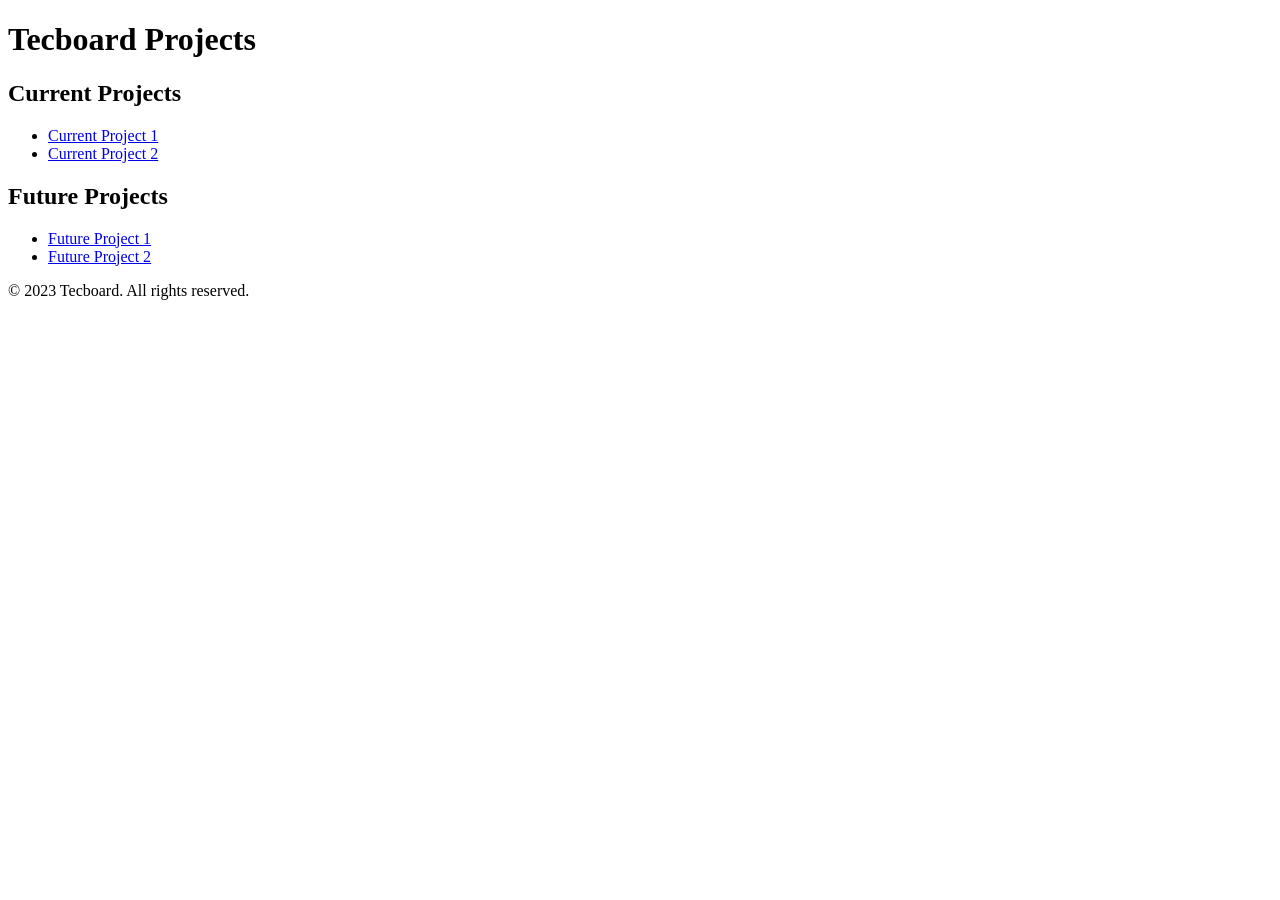
==== index.html @ acea9938 "Correção do index" ====
<!DOCTYPE html>
<html lang="en">
<head>
    <meta charset="UTF-8">
    <meta name="viewport" content="width=device-width, initial-scale=1.0">
    <title>Tecboard Projects</title>
    <link rel="stylesheet" href="styles.css">
</head>
<body>
    <header>
        <h1>Tecboard Projects</h1>
    </header>
    <main>
        <section>
            <h2>Current Projects</h2>
            <ul>
                <li><a href="https://example.com/current-project-1">Current Project 1</a></li>
                <li><a href="https://example.com/current-project-2">Current Project 2</a></li>
            </ul>
        </section>
        <section>
            <h2>Future Projects</h2>
            <ul>
                <li><a href="https://example.com/future-project-1">Future Project 1</a></li>
                <li><a href="https://example.com/future-project-2">Future Project 2</a></li>
            </ul>
        </section>
    </main>
    <footer>
        <p>&copy; 2023 Tecboard. All rights reserved.</p>
    </footer>
</body>
</html>
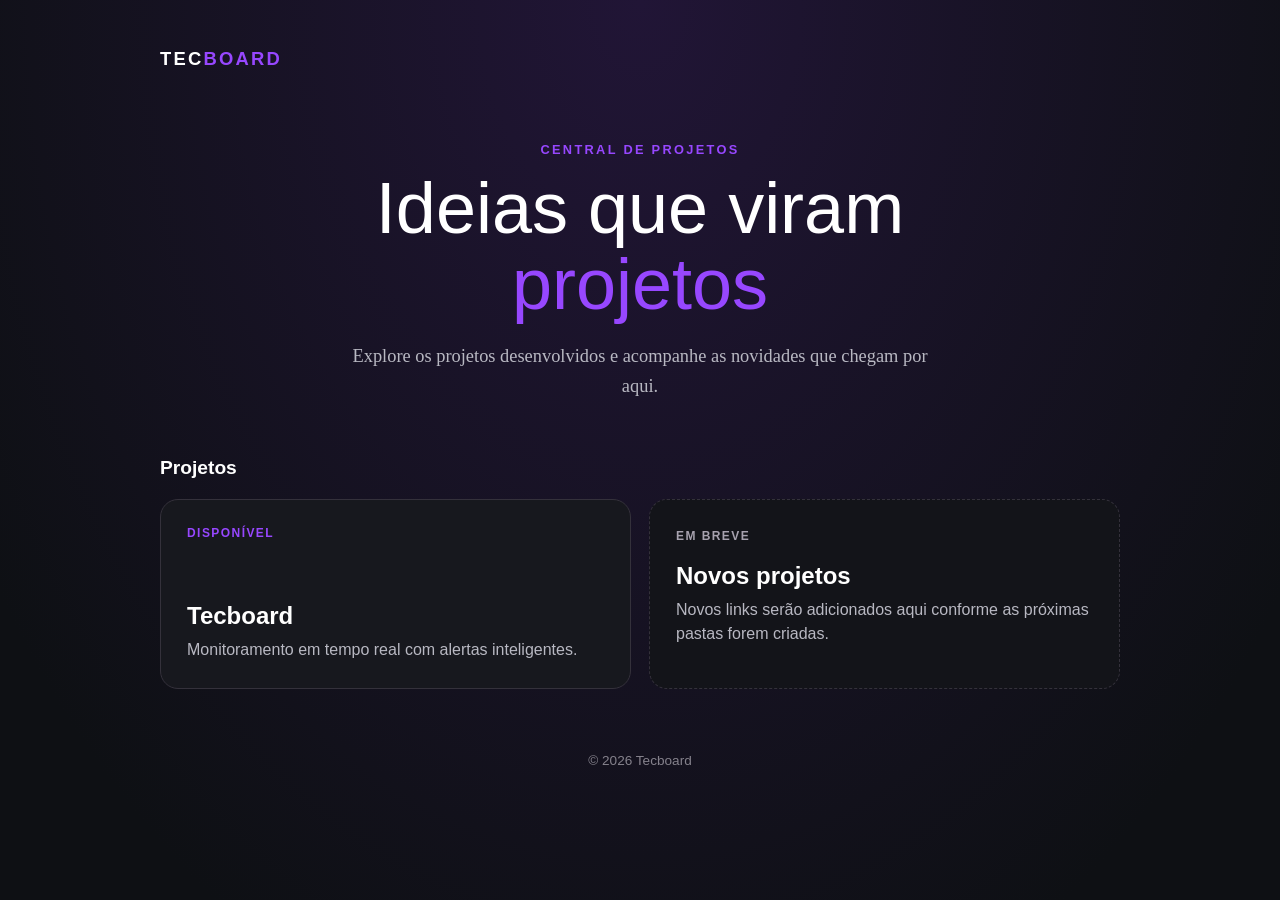
==== commit e8e386ad: "index novo" ====
--- a/index.html
+++ b/index.html
@@ -1,33 +1,179 @@
 <!DOCTYPE html>
-<html lang="en">
+<html lang="pt-BR">
 <head>
     <meta charset="UTF-8">
     <meta name="viewport" content="width=device-width, initial-scale=1.0">
-    <title>Tecboard Projects</title>
-    <link rel="stylesheet" href="styles.css">
+    <meta name="theme-color" content="#0E1014">
+    <title>Projetos | Tecboard</title>
+    <style>
+        :root {
+            color-scheme: dark;
+            font-family: Arial, Helvetica, sans-serif;
+            background: #0E1014;
+            color: #FFF;
+            font-synthesis: none;
+            text-rendering: optimizeLegibility;
+            -webkit-font-smoothing: antialiased;
+            --purple: #9747FF;
+            --muted: #B8B8C2;
+        }
+
+        * { box-sizing: border-box; }
+
+        body {
+            min-width: 320px;
+            min-height: 100vh;
+            margin: 0;
+            padding: 48px 24px;
+            background: radial-gradient(ellipse at 50% 0%, #211536 0, #0E1014 48rem);
+        }
+
+        .page { width: min(100%, 960px); margin: 0 auto; }
+
+        header { margin-bottom: 72px; }
+
+        .brand {
+            color: #FFF;
+            font-size: 1.15rem;
+            font-weight: 800;
+            letter-spacing: .12em;
+            text-decoration: none;
+            text-transform: uppercase;
+        }
+
+        .brand span { color: var(--purple); }
+
+        .intro { max-width: 700px; margin: 0 auto 56px; text-align: center; }
+
+        .eyebrow {
+            margin: 0 0 14px;
+            color: var(--purple);
+            font-size: .8rem;
+            font-weight: 700;
+            letter-spacing: .18em;
+            text-transform: uppercase;
+        }
+
+        h1 {
+            margin: 0;
+            font-family: Impact, Haettenschweiler, 'Arial Narrow Bold', sans-serif;
+            font-size: clamp(2.75rem, 8vw, 4.5rem);
+            font-weight: 400;
+            line-height: 1.05;
+        }
+
+        h1 span { color: var(--purple); }
+
+        .intro-copy {
+            max-width: 590px;
+            margin: 20px auto 0;
+            color: var(--muted);
+            font-family: Georgia, 'Times New Roman', serif;
+            font-size: 1.15rem;
+            line-height: 1.6;
+        }
+
+        h2 { margin: 0 0 20px; font-size: 1.2rem; }
+
+        .project-list {
+            display: grid;
+            grid-template-columns: repeat(auto-fit, minmax(min(100%, 280px), 1fr));
+            gap: 18px;
+            margin: 0;
+            padding: 0;
+            list-style: none;
+        }
+
+        .project-card {
+            min-height: 190px;
+            padding: 26px;
+            border: 1px solid #34313B;
+            border-radius: 18px;
+            background: #17181E;
+        }
+
+        .project-card a {
+            display: flex;
+            min-height: 136px;
+            flex-direction: column;
+            justify-content: space-between;
+            color: inherit;
+            text-decoration: none;
+        }
+
+        .project-card a:focus-visible {
+            outline: 3px solid #FFF;
+            outline-offset: 6px;
+            border-radius: 4px;
+        }
+
+        .project-status {
+            color: var(--purple);
+            font-size: .75rem;
+            font-weight: 700;
+            letter-spacing: .12em;
+            text-transform: uppercase;
+        }
+
+        .project-card h3 { margin: 18px 0 8px; font-size: 1.5rem; }
+
+        .project-card p { margin: 0; color: var(--muted); line-height: 1.5; }
+
+        .project-card a:hover h3 { color: #C69AFF; }
+
+        .project-card--upcoming { border-style: dashed; background: #131419; }
+        .project-card--upcoming .project-status { color: #A7A2AF; }
+
+        footer {
+            margin-top: 64px;
+            color: #85828C;
+            font-size: .85rem;
+            text-align: center;
+        }
+
+        @media (max-width: 600px) {
+            body { padding: 30px 20px; }
+            header { margin-bottom: 58px; }
+            .intro { margin-bottom: 40px; }
+            .intro-copy { font-size: 1rem; }
+        }
+    </style>
 </head>
 <body>
-    <header>
-        <h1>Tecboard Projects</h1>
-    </header>
-    <main>
-        <section>
-            <h2>Current Projects</h2>
-            <ul>
-                <li><a href="https://example.com/current-project-1">Current Project 1</a></li>
-                <li><a href="https://example.com/current-project-2">Current Project 2</a></li>
-            </ul>
-        </section>
-        <section>
-            <h2>Future Projects</h2>
-            <ul>
-                <li><a href="https://example.com/future-project-1">Future Project 1</a></li>
-                <li><a href="https://example.com/future-project-2">Future Project 2</a></li>
-            </ul>
-        </section>
-    </main>
-    <footer>
-        <p>&copy; 2023 Tecboard. All rights reserved.</p>
-    </footer>
+    <div class="page">
+        <header>
+            <a class="brand" href="./" aria-label="Tecboard — página inicial">tec<span>board</span></a>
+        </header>
+        <main>
+            <section class="intro" aria-labelledby="page-title">
+                <p class="eyebrow">Central de projetos</p>
+                <h1 id="page-title">Ideias que viram <span>projetos</span></h1>
+                <p class="intro-copy">Explore os projetos desenvolvidos e acompanhe as novidades que chegam por aqui.</p>
+            </section>
+
+            <section aria-labelledby="projects-title">
+                <h2 id="projects-title">Projetos</h2>
+                <ul class="project-list">
+                    <li class="project-card">
+                        <a href="./tecboard/index.html">
+                            <span class="project-status">Disponível</span>
+                            <span>
+                                <h3>Tecboard</h3>
+                                <p>Monitoramento em tempo real com alertas inteligentes.</p>
+                            </span>
+                        </a>
+                    </li>
+                    <li class="project-card project-card--upcoming" aria-label="Próximos projetos">
+                        <div>
+                            <span class="project-status">Em breve</span>
+                            <h3>Novos projetos</h3>
+                            <p>Novos links serão adicionados aqui conforme as próximas pastas forem criadas.</p>
+                        </div>
+                    </li>
+                </ul>
+            </section>
+        </main>
+        <footer>&copy; 2026 Tecboard</footer>
+    </div>
 </body>
 </html>
